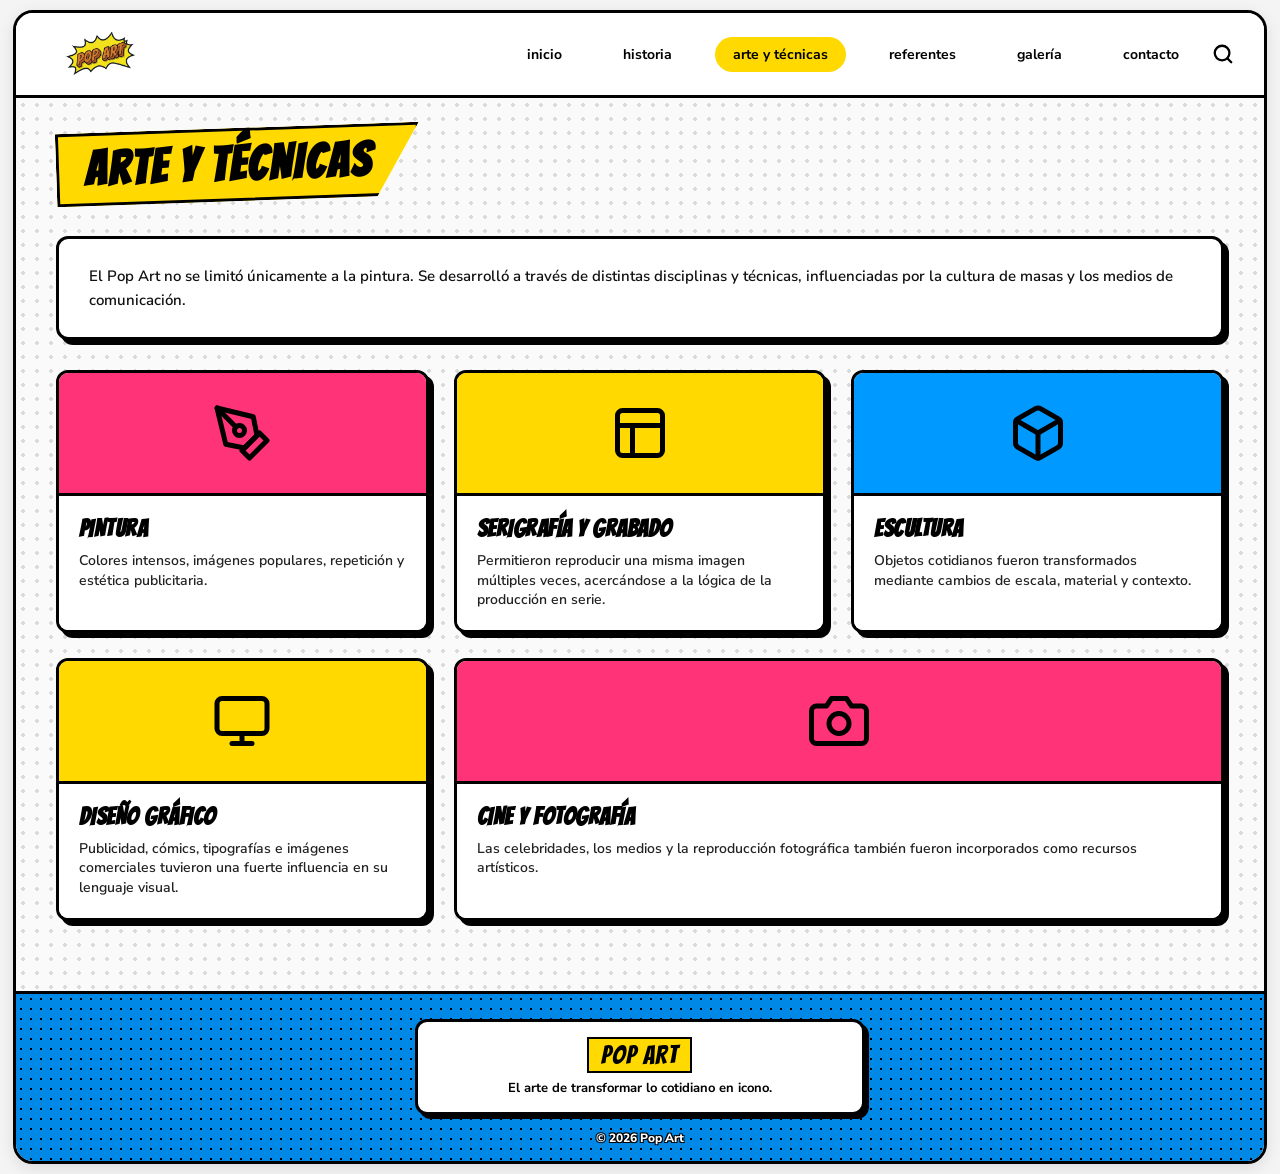
==== arte-y-tecnicas.html @ d25437c2 "Add files via upload" ====
<!DOCTYPE html>
<html lang="es">

<head>
    <meta charset="UTF-8">
    <meta name="viewport" content="width=device-width, initial-scale=1.0">
    <title>Arte y Técnicas - Pop Art</title>

    <link rel="preconnect" href="https://fonts.googleapis.com">
    <link rel="preconnect" href="https://fonts.gstatic.com" crossorigin>
    <link
        href="https://fonts.googleapis.com/css2?family=Bangers&family=Nunito+Sans:wght@400;500;600;700;800&display=swap"
        rel="stylesheet">

    <link rel="stylesheet" href="style.css">
</head>

<body>

    <div class="contenedor-web">

        <header class="header">
            <a href="index.html" class="logo">
                <img src="img/logo.png" alt="Logo Pop Art">
            </a>

            <nav class="menu">
                <a href="index.html">inicio</a>
                <a href="historia.html">historia</a>
                <a href="arte-y-tecnicas.html" class="activo">arte y técnicas</a>
                <a href="referentes.html">referentes</a>
                <a href="galeria.html">galería</a>
                <a href="contacto.html">contacto</a>
            </nav>

            <button class="buscar" aria-label="Buscar">
                <svg xmlns="http://www.w3.org/2000/svg" width="22" height="22" viewBox="0 0 24 24" fill="none"
                    stroke="currentColor" stroke-width="2.5" stroke-linecap="round" stroke-linejoin="round">
                    <circle cx="11" cy="11" r="8"></circle>
                    <line x1="21" y1="21" x2="16.65" y2="16.65"></line>
                </svg>
            </button>
        </header>


        <main class="contenido-historia">

 
            <div class="cartel-titulo">
                <h1>ARTE Y TÉCNICAS</h1>
            </div>

            <section class="texto-historia intro-tecnicas">
                <p>
                    El Pop Art no se limitó únicamente a la pintura. Se desarrolló a través de distintas disciplinas y
                    técnicas, influenciadas por la cultura de masas y los medios de comunicación.
                </p>
            </section>


            <section class="grid-tecnicas">

                <!-- 1. PINTURA -->
                <article class="card-tecnica tarjeta-rosada" data-tecnica="pintura">
                    <div class="header-card">
                        <svg class="icono-svg" xmlns="http://www.w3.org/2000/svg" viewBox="0 0 24 24" fill="none"
                            stroke="currentColor" stroke-width="2" stroke-linecap="round" stroke-linejoin="round">
                            <path d="M12 19l7-7 3 3-7 7-3-3z"></path>
                            <path d="M18 13l-1.5-7.5L2 2l3.5 14.5L13 18l5-5z"></path>
                            <path d="M2 2l7.58 7.58"></path>
                            <circle cx="11" cy="11" r="2"></circle>
                        </svg>
                    </div>
                    <div class="body-card">
                        <h2>PINTURA</h2>
                        <p>Colores intensos, imágenes populares, repetición y estética publicitaria.</p>
                    </div>
                </article>

                <article class="card-tecnica tarjeta-amarilla" data-tecnica="serigrafia">
                    <div class="header-card">
                        <svg class="icono-svg" xmlns="http://www.w3.org/2000/svg" viewBox="0 0 24 24" fill="none"
                            stroke="currentColor" stroke-width="2" stroke-linecap="round" stroke-linejoin="round">
                            <rect x="3" y="3" width="18" height="18" rx="2" ry="2"></rect>
                            <line x1="3" y1="9" x2="21" y2="9"></line>
                            <line x1="9" y1="21" x2="9" y2="9"></line>
                        </svg>
                    </div>
                    <div class="body-card">
                        <h2>SERIGRAFÍA Y GRABADO</h2>
                        <p>Permitieron reproducir una misma imagen múltiples veces, acercándose a la lógica de la
                            producción en serie.</p>
                    </div>
                </article>

                <article class="card-tecnica tarjeta-azul" data-tecnica="escultura">
                    <div class="header-card">
                        <svg class="icono-svg" xmlns="http://www.w3.org/2000/svg" viewBox="0 0 24 24" fill="none"
                            stroke="currentColor" stroke-width="2" stroke-linecap="round" stroke-linejoin="round">
                            <path
                                d="M21 16V8a2 2 0 0 0-1-1.73l-7-4a2 2 0 0 0-2 0l-7 4A2 2 0 0 0 3 8v8a2 2 0 0 0 1 1.73l7 4a2 2 0 0 0 2 0l7-4A2 2 0 0 0 21 16z">
                            </path>
                            <polyline points="3.27 6.96 12 12.01 20.73 6.96"></polyline>
                            <line x1="12" y1="22.08" x2="12" y2="12"></line>
                        </svg>
                    </div>
                    <div class="body-card">
                        <h2>ESCULTURA</h2>
                        <p>Objetos cotidianos fueron transformados mediante cambios de escala, material y contexto.</p>
                    </div>
                </article>

                <article class="card-tecnica tarjeta-amarilla" data-tecnica="diseno">
                    <div class="header-card">
                        <svg class="icono-svg" xmlns="http://www.w3.org/2000/svg" viewBox="0 0 24 24" fill="none"
                            stroke="currentColor" stroke-width="2" stroke-linecap="round" stroke-linejoin="round">
                            <rect x="2" y="3" width="20" height="14" rx="2" ry="2"></rect>
                            <line x1="8" y1="21" x2="16" y2="21"></line>
                            <line x1="12" y1="17" x2="12" y2="21"></line>
                        </svg>
                    </div>
                    <div class="body-card">
                        <h2>DISEÑO GRÁFICO</h2>
                        <p>Publicidad, cómics, tipografías e imágenes comerciales tuvieron una fuerte influencia en su
                            lenguaje visual.</p>
                    </div>
                </article>

                <article class="card-tecnica tarjeta-rosada ancho-doble" data-tecnica="cine">
                    <div class="header-card">
                        <svg class="icono-svg" xmlns="http://www.w3.org/2000/svg" viewBox="0 0 24 24" fill="none"
                            stroke="currentColor" stroke-width="2" stroke-linecap="round" stroke-linejoin="round">
                            <path d="M23 19a2 2 0 0 1-2 2H3a2 2 0 0 1-2-2V8a2 2 0 0 1 2-2h4l2-3h6l2 3h4a2 2 0 0 1 2 2z">
                            </path>
                            <circle cx="12" cy="13" r="4"></circle>
                        </svg>
                    </div>
                    <div class="body-card">
                        <h2>CINE Y FOTOGRAFÍA</h2>
                        <p>Las celebridades, los medios y la reproducción fotográfica también fueron incorporados como
                            recursos artísticos.</p>
                    </div>
                </article>

            </section>

        </main>

        <footer class="footer-pop">
            <div class="footer-contenido">
                <div class="footer-marca">
                    <span class="logo-texto">POP ART</span>
                    <p>El arte de transformar lo cotidiano en icono.</p>
                </div>
            </div>
            <div class="footer-copy">
                <p>© 2026 Pop Art</p>
            </div>
        </footer>

    </div>

    <div class="modal-overlay" id="modalTecnica">
        <div class="modal-popart" id="modalPopArtBox">
            <button class="cerrar-popart" id="btnCerrarTecnica">✕</button>
            <div class="modal-popart-header" id="modalHeader">
                <h2 id="modalTitulo">TÍTULO</h2>
            </div>
            <div class="modal-popart-body">
                <p id="modalDescripcion">Descripción detallada...</p>
                <div class="modal-extra-info" id="modalExtra">
        
                </div>
            </div>
        </div>
    </div>

    <script src="script.js"></script>

</body>

</html>
---- style.css ----
* {
    margin: 0;
    padding: 0;
    box-sizing: border-box;
}

body {
    background-color: #f4f4f4;
    font-family: "Nunito Sans", sans-serif;
    color: #111111;
}

.contenedor-web {
    width: 98%;
    max-width: 1600px;
    margin: 10px auto;
    background-color: white;
    border: 3px solid black;
    border-radius: 20px;
    overflow: hidden;
    box-shadow: 0 4px 15px rgba(0, 0, 0, 0.1);
}

.header {
    width: 100%;
    height: 85px;
    display: flex;
    align-items: center;
    padding: 0 30px;
    border-bottom: 3px solid black;
    background-color: white;
}

.logo {
    width: 130px;
}

.logo img {
    width: 110px;
    height: auto;
    display: block;
}

.menu {
    flex: 1;
    display: flex;
    justify-content: flex-end;
    align-items: center;
    gap: 25px;
}

.menu a {
    text-decoration: none;
    color: black;
    font-size: 14px;
    font-weight: bold;
    padding: 8px 18px;
    border-radius: 20px;
    transition: all 0.2s ease;
}

.menu a:hover,
.menu a.activo {
    background-color: #ffd900;
}

.buscar {
    border: none;
    background: none;
    font-size: 20px;
    cursor: pointer;
    margin-left: 15px;
}

main {
    width: 100%;
}

.pagina {
    width: 100%;
    background-color: white;
}

.hero {
    width: 100%;
    background-color: white;
    border-bottom: 3px solid black;
}

.imagen-home {
    width: 100%;
    height: auto;
    display: block;
}

.registro {
    width: 100%;
    display: flex;
    justify-content: space-between;
    align-items: center;
    padding: 25px 40px;
    background-color: white;
    gap: 20px;
}

.texto-registro {
    display: flex;
    flex-direction: column;
    text-align: left;
}

.texto-registro strong {
    font-size: 20px;
    font-weight: 800;
}

.texto-registro span {
    font-size: 15px;
    color: #444;
}

.flecha-registro {
    color: #ffd900;
    font-size: 40px;
    -webkit-text-stroke: 2px black;
}

.boton-registro {
    background-color: #ffd900;
    border: 3px solid black;
    border-radius: 8px;
    padding: 14px 32px;
    font-family: "Bangers", cursive;
    font-size: 24px;
    cursor: pointer;
    box-shadow: 4px 4px 0 black;
    transition: transform 0.1s, box-shadow 0.1s;
}

.boton-registro:hover {
    transform: translate(2px, 2px);
    box-shadow: 2px 2px 0 black;
}

/* Footer */
.footer {
    width: 100%;
    padding: 18px;
    text-align: center;
    font-size: 13px;
    border-top: 2px solid #eee;
}

.modal-overlay {
    position: fixed;
    top: 0;
    left: 0;
    width: 100%;
    height: 100%;
    background-color: rgba(0, 0, 0, 0.6);
    display: none;
    justify-content: center;
    align-items: center;
    z-index: 1000;
}

.modal-overlay.activo {
    display: flex;
}

.modal-box {
    position: relative;
    background-color: #3182ce;
    border: 4px solid black;
    border-radius: 12px;
    padding: 35px 30px;
    width: 90%;
    max-width: 400px;
    box-shadow: 6px 6px 0 black;
}

.modal-close {
    position: absolute;
    top: 10px;
    right: 15px;
    background: none;
    border: none;
    font-size: 24px;
    font-weight: bold;
    color: black;
    cursor: pointer;
}

.form-modal {
    display: flex;
    flex-direction: column;
    gap: 15px;
}

.form-modal.oculto {
    display: none;
}

.form-modal h2 {
    font-family: "Bangers", cursive;
    font-size: 30px;
    color: white;
    text-align: center;
    letter-spacing: 1px;
    -webkit-text-stroke: 1px black;
}

.form-modal input {
    width: 100%;
    padding: 12px 18px;
    border: 3px solid black;
    border-radius: 25px;
    font-size: 14px;
    outline: none;
}

.btn-submit {
    background-color: #ffd900;
    border: 3px solid black;
    border-radius: 8px;
    padding: 10px;
    font-family: "Bangers", cursive;
    font-size: 22px;
    cursor: pointer;
    box-shadow: 3px 3px 0 black;
    margin-top: 5px;
}

.btn-submit:hover {
    transform: translate(1px, 1px);
    box-shadow: 1px 1px 0 black;
}

.toggle-texto {
    font-size: 13px;
    text-align: center;
    color: white;
    margin-top: 5px;
}

.toggle-texto a {
    color: #ffd900;
    font-weight: bold;
    text-decoration: underline;
}

.buscar {
    border: none;
    background: none;
    cursor: pointer;
    margin-left: 15px;
    display: flex;
    align-items: center;
    justify-content: center;
    color: black;
    transition: color 0.2s ease, transform 0.2s ease;
}

.buscar:hover {
    color: #ffd900;
    transform: scale(1.1);
}

.buscar svg {
    width: 22px;
    height: 22px;
}

.contenido-historia {
    padding: 30px 40px;
}

.cartel-titulo {
    display: inline-block;
    background-color: #ffd900;
    border: 3.5px solid black;
    padding: 8px 45px 8px 25px;
    transform: rotate(-2deg);
    box-shadow: 4px 4px 0 black;
    margin-bottom: 35px;
    clip-path: polygon(0 0, 100% 0, 88% 100%, 0 100%);
}

.cartel-titulo h1 {
    font-family: "Bangers", cursive;
    font-size: 48px;
    color: black;
    letter-spacing: 2px;
}

.bloque-historia {
    display: flex;
    align-items: center;
    justify-content: space-between;
    gap: 30px;
    margin-bottom: 35px;
}

.texto-historia {
    flex: 1;
    background-color: #ffffff;
    border: 3.5px solid #000000;
    border-radius: 12px;
    padding: 25px 30px;
    box-shadow: 5px 5px 0 #000000;
}

.texto-historia h2 {
    font-family: "Bangers", cursive;
    font-size: 28px;
    color: #000000;
    margin-bottom: 12px;
    letter-spacing: 0.5px;
}

.texto-historia p {
    font-size: 15px;
    line-height: 1.6;
    color: #111111;
    font-weight: 600;
}

.imagen-contenedor {
    width: 440px;
    flex-shrink: 0;
}

.img-historia {
    width: 100%;
    height: auto;
    display: block;
    border: 3.5px solid #000000;
    border-radius: 12px;
    box-shadow: 5px 5px 0 #000000;
}

.contenido-historia {
    padding: 30px 40px;
    background-color: #fafafa;
    background-image: radial-gradient(rgba(0, 0, 0, 0.13) 18%, transparent 18%);
    background-size: 14px 14px;
    background-repeat: repeat;
}

.pos-relativa {
    position: relative;
    overflow: visible;
}

.sticker-explosion {
    position: absolute;
    top: -25px;
    right: -25px;
    font-size: 55px;
    z-index: 10;
    filter: drop-shadow(3px 3px 0 black);
}

.separador-seccion {
    border: none;
    border-top: 1.5px solid #e2e8f0;
    margin: 35px 0;
}

.seccion-tarjetas {
    margin-top: 30px;
    margin-bottom: 20px;
}

.titulo-tarjetas {
    font-family: "Bangers", cursive;
    font-size: 30px;
    color: black;
    letter-spacing: 1px;
    margin-bottom: 25px;
}

.grid-tarjetas {
    display: grid;
    grid-template-columns: repeat(4, 1fr);
    gap: 20px;
}

.tarjeta-pop {
    border: 3.5px solid black;
    border-radius: 12px;
    padding: 25px 18px;
    text-align: center;
    display: flex;
    flex-direction: column;
    align-items: center;
    justify-content: flex-start;
    box-shadow: 4px 4px 0 black;
    transition: transform 0.2s ease, box-shadow 0.2s ease;
}

.tarjeta-pop:hover {
    transform: translateY(-4px);
    box-shadow: 6px 6px 0 black;
}

.tarjeta-amarilla {
    background-color: #ffd900;
}

.tarjeta-rosada {
    background-color: #ff3377;
    color: black;
}

.tarjeta-azul {
    background-color: #0099ff;
    color: black;
}

.icono-tarjeta {
    width: 50px;
    height: 50px;
    margin-bottom: 15px;
}

.icono-tarjeta svg {
    width: 100%;
    height: 100%;
    stroke: black;
}

.tarjeta-pop h3 {
    font-family: "Bangers", cursive;
    font-size: 20px;
    letter-spacing: 0.5px;
    margin-bottom: 10px;
    color: black;
    line-height: 1.1;
}

.tarjeta-pop p {
    font-size: 14px;
    line-height: 1.35;
    font-weight: 600;
    color: black;
}

.footer-pop {
    width: 100%;
    background-color: #0088e6;
    background-image: radial-gradient(black 20%, transparent 20%);
    background-size: 10px 10px;
    border-top: 3.5px solid black;
    color: white;
    padding: 25px 40px 15px 40px;
}

.footer-contenido {
    display: flex;
    justify-content: center;
    text-align: center;
    background-color: white;
    color: black;
    border: 3px solid black;
    border-radius: 12px;
    padding: 15px 25px;
    box-shadow: 4px 4px 0 black;
    max-width: 450px;
    margin: 0 auto;
    /* Centra el bloque */
}

.footer-marca .logo-texto {
    font-family: "Bangers", cursive;
    font-size: 26px;
    background-color: #ffd900;
    padding: 2px 12px;
    border: 2px solid black;
    display: inline-block;
    letter-spacing: 1px;
}

.footer-marca p {
    font-size: 13px;
    font-weight: 700;
    margin-top: 6px;
}

.footer-copy {
    text-align: center;
    margin-top: 15px;
    font-size: 12px;
    font-weight: 800;
    color: white;
    text-shadow: 1px 1px 0 black, -1px -1px 0 black, 1px -1px 0 black, -1px 1px 0 black;
}

.intro-tecnicas {
    margin-bottom: 30px;
}

/* Grid layout similar al wireframe */
.grid-tecnicas {
    display: grid;
    grid-template-columns: repeat(3, 1fr);
    gap: 25px;
    margin-bottom: 40px;
}

.card-tecnica.ancho-doble {
    grid-column: span 2;
}

/* Tarjeta individual */
.card-tecnica {
    border: 3.5px solid black;
    border-radius: 12px;
    overflow: hidden;
    background-color: white;
    box-shadow: 5px 5px 0 black;
    cursor: pointer;
    transition: transform 0.2s ease, box-shadow 0.2s ease;
    display: flex;
    flex-direction: column;
}

.card-tecnica:hover {
    transform: translateY(-5px);
    box-shadow: 8px 8px 0 black;
}

.header-card {
    padding: 30px 20px;
    display: flex;
    justify-content: center;
    align-items: center;
    border-bottom: 3.5px solid black;
}

/* Colores de las cabeceras */
.tarjeta-rosada .header-card {
    background-color: #ff3377;
}

.tarjeta-amarilla .header-card {
    background-color: #ffd900;
}

.tarjeta-azul .header-card {
    background-color: #0099ff;
}

.icono-svg {
    width: 60px;
    height: 60px;
    stroke: black;
}

.body-card {
    padding: 20px;
    background-color: white;
    flex: 1;
    display: flex;
    flex-direction: column;
}

.body-card h2 {
    font-family: "Bangers", cursive;
    font-size: 24px;
    color: black;
    margin-bottom: 10px;
    letter-spacing: 0.5px;
}

.body-card p {
    font-size: 14px;
    line-height: 1.4;
    color: #222;
    font-weight: 600;
}


.modal-overlay {
    position: fixed;
    top: 0;
    left: 0;
    width: 100%;
    height: 100%;
    background-color: rgba(0, 0, 0, 0.6);
    display: flex;
    justify-content: center;
    align-items: center;
    opacity: 0;
    visibility: hidden;
    transition: opacity 0.25s ease, visibility 0.25s ease;
    z-index: 9999;
    padding: 20px;
}

.modal-overlay.activo {
    opacity: 1;
    visibility: visible;
}

.modal-popart {
    width: 100%;
    max-width: 600px;
    background-color: white;
    border: 4px solid black;
    border-radius: 12px;
    box-shadow: 10px 10px 0 black;
    position: relative;
    overflow: hidden;
    transform: scale(0.8);
    transition: transform 0.25s cubic-bezier(0.175, 0.885, 0.32, 1.275);
}

.modal-overlay.activo .modal-popart {
    transform: scale(1);
}

.cerrar-popart {
    position: absolute;
    top: 12px;
    right: 15px;
    background-color: white;
    border: 3px solid black;
    font-family: "Bangers", cursive;
    font-size: 22px;
    width: 36px;
    height: 36px;
    border-radius: 50%;
    cursor: pointer;
    box-shadow: 2px 2px 0 black;
    z-index: 10;
    line-height: 1;
}

.cerrar-popart:hover {
    background-color: #ffd900;
}

.modal-popart-header {
    padding: 25px 20px;
    border-bottom: 4px solid black;
    background-color: #ffd900;
    text-align: center;
}

.modal-popart-header h2 {
    font-family: "Bangers", cursive;
    font-size: 36px;
    color: black;
    letter-spacing: 1px;
}

.modal-popart-body {
    padding: 25px;
    font-size: 16px;
    line-height: 1.6;
    color: #111;
}

.modal-popart-body p {
    font-weight: 600;
    margin-bottom: 15px;
}

.modal-extra-info {
    background-color: #f7f3e8;
    border: 2.5px solid black;
    border-radius: 8px;
    padding: 15px;
    font-size: 14px;
    font-weight: 700;
    box-shadow: 3px 3px 0 black;
}


.banner-obras {
    display: flex;
    align-items: center;
    justify-content: space-between;
    gap: 20px;
    margin-bottom: 35px;
    overflow: hidden;
}

.banner-decoracion {
    flex: 1;
    max-height: 110px;
    border: 3.5px solid black;
    border-radius: 12px;
    overflow: hidden;
    box-shadow: 4px 4px 0 black;
}

.banner-decoracion img {
    width: 100%;
    height: 100%;
    object-fit: cover;
    display: block;
}


.grid-obras-top {
    display: grid;
    grid-template-columns: repeat(4, 1fr);
    gap: 20px;
    margin-bottom: 45px;
}

.card-obra {
    background-color: white;
    border: 3px solid black;
    border-radius: 10px;
    overflow: hidden;
    box-shadow: 4px 4px 0 black;
    display: flex;
    flex-direction: column;
    height: 100%;
}

.img-container-obra {
    width: 100%;
    height: 280px;
    background-color: #f0f0f0;
    border-bottom: 3.5px solid black;
    overflow: hidden;
}

.img-container-obra img {
    width: 100%;
    height: 100%;
    object-fit: cover;
    object-position: top center;
    display: block;
}


.info-obra {
    padding: 12px 14px;
    background-color: white;
    font-family: 'Nunito Sans', sans-serif;
    flex-grow: 1;
}

.info-obra h3 {
    font-size: 16px;
    font-weight: 800;
    color: #111111;
    margin: 0 0 6px 0;
    line-height: 1.2;
}

.info-obra p {
    font-size: 13px;
    font-weight: 500;
    color: #666666;
    margin: 0;
    line-height: 1.35;
}

.item-galeria {
    border: 3px solid black;
    border-radius: 10px;
    overflow: hidden;
    background-color: white;
    box-shadow: 4px 4px 0 black;
    display: flex;
    flex-direction: column;
    height: fit-content;
    cursor: pointer;
    transition: transform 0.2s ease, box-shadow 0.2s ease;
}

.wrap-img {
    width: 100%;
    height: 180px;
    overflow: hidden;
    background-color: #f0f0f0;
}

.wrap-img img {
    width: 100%;
    height: 100%;
    object-fit: cover;
    display: block;
    transition: transform 0.3s ease;
}

.item-galeria:hover .wrap-img img {
    transform: scale(1.05);
}

.etiqueta-obra {
    padding: 8px 12px;
    background-color: #ffffff;
    border-top: 2px solid black;
    display: flex;
    flex-direction: column;
}

.titulo-foto {
    font-weight: 800;
    font-size: 14px;
    color: black;
    line-height: 1.2;
}

.sub-foto {
    font-size: 12px;
    color: #666;
    font-weight: 600;
}

.modal-visor {
    display: none;
    position: fixed;
    z-index: 9999;
    left: 0;
    top: 0;
    width: 100%;
    height: 100%;
    background-color: rgba(0, 0, 0, 0.85);
    backdrop-filter: blur(4px);
    justify-content: center;
    align-items: center;
    flex-direction: column;
    padding: 20px;
}

.modal-visor.activo {
    display: flex;
}

.imagen-agrandada {
    max-width: 85%;
    max-height: 80vh;
    border: 4px solid white;
    border-radius: 8px;
    box-shadow: 0 10px 30px rgba(0, 0, 0, 0.5);
    object-fit: contain;
}

.epigrafe-modal {
    margin-top: 15px;
    color: white;
    font-family: 'Nunito Sans', sans-serif;
    font-weight: 700;
    font-size: 18px;
    text-align: center;
    background-color: black;
    padding: 6px 16px;
    border-radius: 20px;
    border: 2px solid white;
}

.cerrar-modal {
    position: absolute;
    top: 20px;
    right: 30px;
    color: white;
    font-size: 40px;
    font-weight: bold;
    cursor: pointer;
    transition: color 0.2s ease;
}

.cerrar-modal:hover {
    color: #ffd900;
}

.subtitulo-galeria {
    font-family: "Bangers", cursive;
    font-size: 32px;
    color: black;
    margin-bottom: 15px;
    letter-spacing: 1px;
}

.barra-filtros {
    display: flex;
    gap: 10px;
    background-color: white;
    border: 3px solid black;
    border-radius: 30px;
    padding: 6px;
    box-shadow: 4px 4px 0 black;
    margin-bottom: 25px;
    width: fit-content;
    flex-wrap: wrap;
}

.btn-filtro {
    background: none;
    border: none;
    padding: 8px 22px;
    border-radius: 20px;
    font-family: 'Nunito Sans', sans-serif;
    font-weight: 800;
    font-size: 15px;
    color: black;
    cursor: pointer;
    transition: all 0.2s ease;
}

.btn-filtro.activo,
.btn-filtro:hover {
    background-color: #ffd900;
    box-shadow: 2px 2px 0 black;
}

.grid-galeria {
    display: grid;
    grid-template-columns: repeat(4, 1fr);
    gap: 20px;
    margin-bottom: 40px;
}

.item-galeria.oculto {
    display: none !important;
}

.pagina {
    background-color: #f4f4f4;
    background-image: radial-gradient(#b5b5b5 1.5px, transparent 1.5px);
    background-size: 16px 16px;
    padding: 30px 20px;
}

/* TITULO DE LA GALERÍA */
.subtitulo-galeria {
    font-family: 'Bangers', cursive;
    font-size: 38px;
    letter-spacing: 1.5px;
    background-color: #ffd900;
    display: inline-block;
    padding: 6px 18px;
    border: 3.5px solid black;
    box-shadow: 4px 4px 0 black;
    transform: rotate(-1deg);
    margin-bottom: 25px;
}

/* BARRA DE FILTROS */
.barra-filtros {
    display: flex;
    gap: 12px;
    flex-wrap: wrap;
    margin-bottom: 30px;
}

.btn-filtro {
    font-family: 'Nunito Sans', sans-serif;
    font-weight: 800;
    font-size: 14px;
    text-transform: uppercase;
    background-color: white;
    color: black;
    border: 3px solid black;
    padding: 8px 18px;
    border-radius: 20px;
    cursor: pointer;
    box-shadow: 3px 3px 0 black;
    transition: all 0.15s ease;
}

.btn-filtro:hover,
.btn-filtro.activo {
    background-color: #ffd900;
    transform: translateY(-2px);
    box-shadow: 4px 4px 0 black;
}

.grid-galeria {
    display: grid;
    grid-template-columns: repeat(auto-fill, minmax(280px, 1fr));
    gap: 25px;
    width: 100%;
}

.item-galeria {
    background-color: white;
    border: 3.5px solid black;
    border-radius: 12px;
    overflow: hidden;
    box-shadow: 5px 5px 0 black;
    display: flex;
    flex-direction: column;
    cursor: pointer;
    transition: transform 0.2s ease, box-shadow 0.2s ease;
}

.item-galeria:hover {
    transform: translateY(-4px);
    box-shadow: 7px 7px 0 black;
}

.item-galeria.oculto {
    display: none !important;
}

.wrap-img {
    width: 100%;
    height: 220px;
    background-color: #eee;
    border-bottom: 3.5px solid black;
    overflow: hidden;
}

.wrap-img img {
    width: 100%;
    height: 100%;
    object-fit: cover;
    display: block;
}

.etiqueta-obra {
    padding: 14px;
    background-color: white;
    font-family: 'Nunito Sans', sans-serif;
}

.titulo-foto {
    display: block;
    font-size: 16px;
    font-weight: 800;
    color: black;
    line-height: 1.2;
    margin-bottom: 4px;
}

.sub-foto {
    display: block;
    font-size: 13px;
    font-weight: 600;
    color: #666;
}

.modal-visor {
    position: fixed;
    top: 0;
    left: 0;
    width: 100%;
    height: 100%;
    background-color: rgba(0, 0, 0, 0.85);
    display: none;
    justify-content: center;
    align-items: center;
    flex-direction: column;
    z-index: 2000;
    padding: 20px;
}

.modal-visor.activo {
    display: flex;
}

.imagen-agrandada {
    max-width: 90%;
    max-height: 75vh;
    border: 4px solid black;
    border-radius: 10px;
    box-shadow: 6px 6px 0 #ffd900;
    object-fit: contain;
}

.epigrafe-modal {
    margin-top: 15px;
    color: white;
    font-family: 'Bangers', cursive;
    font-size: 24px;
    letter-spacing: 1px;
    text-align: center;
}

.cerrar-modal {
    position: absolute;
    top: 20px;
    right: 30px;
    color: white;
    font-size: 40px;
    font-weight: bold;
    cursor: pointer;
}

.pagina-contacto {
    display: flex;
    justify-content: center;
    align-items: center;
    padding: 60px 20px;
    min-height: 75vh;
    background-image: radial-gradient(#e01d3b 20%, transparent 20%);
    background-size: 18px 18px;
    background-color: #fafafa;
}


.contenedor-contacto-central {
    display: flex;
    flex-direction: column;
    align-items: center;
    gap: 25px;
    width: 100%;
    max-width: 480px;
    position: relative;
}

.banner-contacto {
    text-align: center;
    width: 100%;
    z-index: 2;
}

.subtitulo-pop {
    font-family: 'Bangers', cursive;
    font-size: 44px;
    letter-spacing: 2px;
    background-color: #ffd900;
    padding: 8px 35px;
    border: 3.5px solid black;
    box-shadow: 6px 6px 0 black;
    transform: rotate(-2deg);
    display: inline-block;
}


.tarjeta-formulario-wrapper {
    position: relative;
    width: 100%;
}


.tarjeta-formulario {
    position: relative;
    z-index: 2;
    background-color: #f2f2f2;
    border: 3.5px solid black;
    border-radius: 25px;
    padding: 35px;
    width: 100%;
    box-shadow: 8px 8px 0 black;
    box-sizing: border-box;
}

/* DECORACIÓN: DESTELLO O RÁFAGA POP ART DETRÁS DE LA TARJETA */
.destello-pop {
    position: absolute;
    top: -20px;
    left: -20px;
    right: -20px;
    bottom: -20px;
    background: #00bcd4;
    border: 3.5px solid black;
    border-radius: 30px;
    transform: rotate(-1.5deg);
    z-index: 1;
    box-shadow: 6px 6px 0 black;
}


.pop-sticker {
    position: absolute;
    font-family: 'Bangers', cursive;
    border: 3px solid black;
    padding: 6px 14px;
    border-radius: 12px;
    box-shadow: 4px 4px 0 black;
    z-index: 3;
    user-select: none;
}

.sticker-pow {
    top: -18px;
    right: -25px;
    background-color: #ff3366;
    color: white;
    font-size: 22px;
    transform: rotate(12deg);
}

.sticker-boom {
    bottom: -15px;
    left: -25px;
    background-color: #ffd900;
    color: black;
    font-size: 20px;
    transform: rotate(-10deg);
}


.campo-form {
    margin-bottom: 20px;
}

.campo-form input,
.campo-form textarea {
    width: 100%;
    padding: 14px 18px;
    border: 2.5px solid #333;
    border-radius: 12px;
    font-family: 'Nunito Sans', sans-serif;
    font-size: 15px;
    outline: none;
    background-color: white;
    transition: border-color 0.2s ease, box-shadow 0.2s ease;
    box-sizing: border-box;
}

.campo-form input:focus,
.campo-form textarea:focus {
    border-color: black;
    box-shadow: 3px 3px 0 #ffd900;
}

.btn-enviar-pop {
    width: 100%;
    background-color: #ffd900;
    color: black;
    font-family: 'Bangers', cursive;
    font-size: 22px;
    letter-spacing: 1px;
    border: 3px solid black;
    border-radius: 12px;
    padding: 12px 20px;
    cursor: pointer;
    box-shadow: 4px 4px 0 black;
    display: flex;
    align-items: center;
    justify-content: center;
    gap: 10px;
    transition: transform 0.15s ease, box-shadow 0.15s ease;
}

.btn-enviar-pop:hover {
    transform: translateY(-2px);
    box-shadow: 6px 6px 0 black;
}

.btn-enviar-pop:active {
    transform: translateY(1px);
    box-shadow: 2px 2px 0 black;
}


.mensaje-estado {
    margin-top: 18px;
    padding: 12px 15px;
    border-radius: 10px;
    font-family: 'Nunito Sans', sans-serif;
    font-weight: 700;
    font-size: 14px;
    text-align: center;
    display: none;
    border: 2.5px solid black;
}

.mensaje-estado.error {
    display: block;
    background-color: #ff4d4d;
    color: white;
    box-shadow: 3px 3px 0 black;
}

.mensaje-estado.exito {
    display: block;
    background-color: #2ecc71;
    color: white;
    box-shadow: 3px 3px 0 black;
}
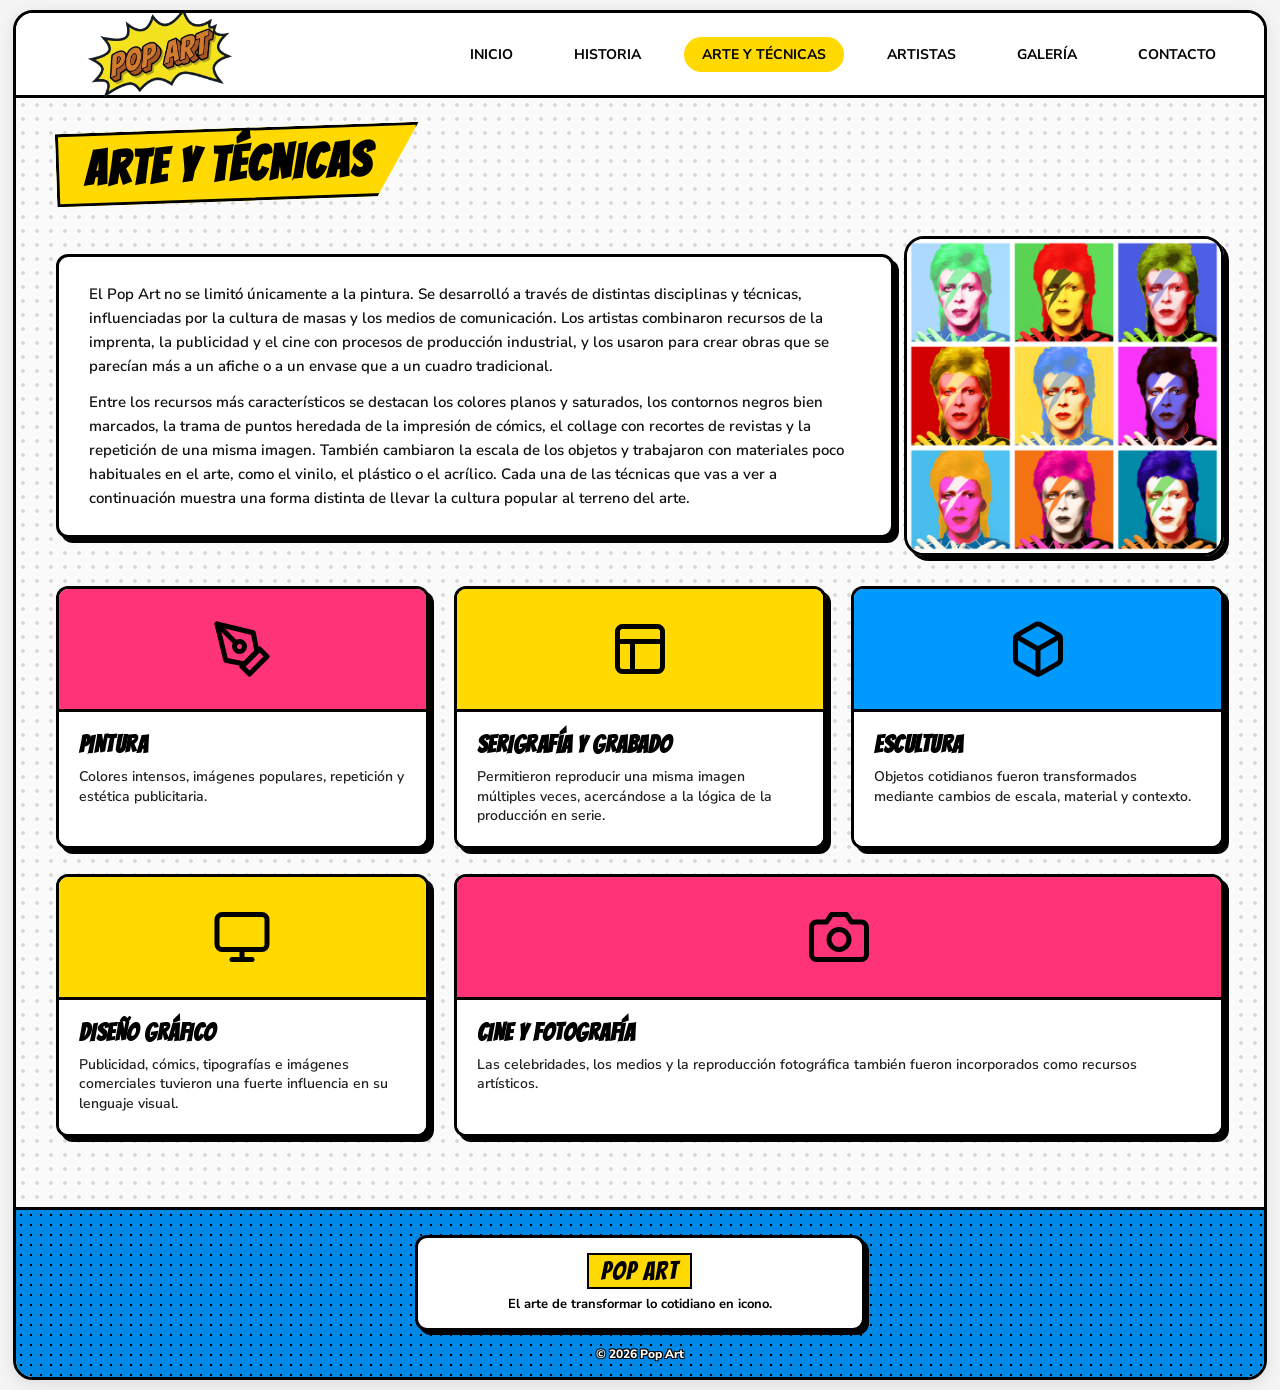
==== commit b917fd95: "Add files via upload" ====
--- a/arte-y-tecnicas.html
+++ b/arte-y-tecnicas.html
@@ -25,42 +25,61 @@
             </a>
 
             <nav class="menu">
-                <a href="index.html">inicio</a>
-                <a href="historia.html">historia</a>
-                <a href="arte-y-tecnicas.html" class="activo">arte y técnicas</a>
-                <a href="referentes.html">referentes</a>
-                <a href="galeria.html">galería</a>
-                <a href="contacto.html">contacto</a>
+                <a href="index.html">INICIO</a>
+                <a href="historia.html">HISTORIA</a>
+                <a href="arte-y-tecnicas.html" class="activo">ARTE Y TÉCNICAS</a>
+                <a href="artistas.html">ARTISTAS</a>
+                <a href="galeria.html">GALERÍA</a>
+                <a href="contacto.html">CONTACTO</a>
             </nav>
 
-            <button class="buscar" aria-label="Buscar">
-                <svg xmlns="http://www.w3.org/2000/svg" width="22" height="22" viewBox="0 0 24 24" fill="none"
-                    stroke="currentColor" stroke-width="2.5" stroke-linecap="round" stroke-linejoin="round">
-                    <circle cx="11" cy="11" r="8"></circle>
-                    <line x1="21" y1="21" x2="16.65" y2="16.65"></line>
-                </svg>
-            </button>
+
         </header>
 
 
         <main class="contenido-historia">
 
- 
+
             <div class="cartel-titulo">
                 <h1>ARTE Y TÉCNICAS</h1>
             </div>
 
-            <section class="texto-historia intro-tecnicas">
-                <p>
-                    El Pop Art no se limitó únicamente a la pintura. Se desarrolló a través de distintas disciplinas y
-                    técnicas, influenciadas por la cultura de masas y los medios de comunicación.
-                </p>
+            <section class="intro-tecnicas-bloque">
+
+                <div class="texto-historia intro-tecnicas">
+                    <p>
+                        El Pop Art no se limitó únicamente a la pintura. Se desarrolló a través de distintas disciplinas
+                        y
+                        técnicas, influenciadas por la cultura de masas y los medios de comunicación. Los artistas
+                        combinaron
+                        recursos de la imprenta, la publicidad y el cine con procesos de producción industrial, y los
+                        usaron
+                        para crear obras que se parecían más a un afiche o a un envase que a un cuadro tradicional.
+                    </p>
+                    <p>
+
+                        Entre los recursos más característicos se destacan los colores planos y saturados, los contornos
+                        negros bien marcados, la trama de puntos heredada de la impresión de cómics, el collage con
+                        recortes de revistas y la repetición de una misma imagen. También cambiaron la escala de los
+                        objetos
+                        y trabajaron con materiales poco habituales en el arte, como el vinilo, el plástico o el
+                        acrílico.
+                        Cada una de las técnicas que vas a ver a continuación muestra una forma distinta de llevar la
+                        cultura
+                        popular al terreno del arte.
+                    </p>
+                </div>
+
+                <div class="foto-intro">
+                    <img src="img/tecnicas.jpg" alt="Técnicas del Pop Art">
+                </div>
+
             </section>
 
 
             <section class="grid-tecnicas">
 
-                <!-- 1. PINTURA -->
+
                 <article class="card-tecnica tarjeta-rosada" data-tecnica="pintura">
                     <div class="header-card">
                         <svg class="icono-svg" xmlns="http://www.w3.org/2000/svg" viewBox="0 0 24 24" fill="none"
@@ -169,7 +188,7 @@
             <div class="modal-popart-body">
                 <p id="modalDescripcion">Descripción detallada...</p>
                 <div class="modal-extra-info" id="modalExtra">
-        
+
                 </div>
             </div>
         </div>
--- a/style.css
+++ b/style.css
@@ -32,11 +32,12 @@
 }
 
 .logo {
-    width: 130px;
+    width: 250px;
+    flex-shrink: 0;
 }
 
 .logo img {
-    width: 110px;
+    width: 230px;
     height: auto;
     display: block;
 }
@@ -64,13 +65,6 @@
     background-color: #ffd900;
 }
 
-.buscar {
-    border: none;
-    background: none;
-    font-size: 20px;
-    cursor: pointer;
-    margin-left: 15px;
-}
 
 main {
     width: 100%;
@@ -142,7 +136,7 @@
     box-shadow: 2px 2px 0 black;
 }
 
-/* Footer */
+
 .footer {
     width: 100%;
     padding: 18px;
@@ -249,27 +243,6 @@
     text-decoration: underline;
 }
 
-.buscar {
-    border: none;
-    background: none;
-    cursor: pointer;
-    margin-left: 15px;
-    display: flex;
-    align-items: center;
-    justify-content: center;
-    color: black;
-    transition: color 0.2s ease, transform 0.2s ease;
-}
-
-.buscar:hover {
-    color: #ffd900;
-    transform: scale(1.1);
-}
-
-.buscar svg {
-    width: 22px;
-    height: 22px;
-}
 
 .contenido-historia {
     padding: 30px 40px;
@@ -468,7 +441,7 @@
     box-shadow: 4px 4px 0 black;
     max-width: 450px;
     margin: 0 auto;
-    /* Centra el bloque */
+
 }
 
 .footer-marca .logo-texto {
@@ -500,7 +473,7 @@
     margin-bottom: 30px;
 }
 
-/* Grid layout similar al wireframe */
+
 .grid-tecnicas {
     display: grid;
     grid-template-columns: repeat(3, 1fr);
@@ -512,7 +485,6 @@
     grid-column: span 2;
 }
 
-/* Tarjeta individual */
 .card-tecnica {
     border: 3.5px solid black;
     border-radius: 12px;
@@ -538,7 +510,6 @@
     border-bottom: 3.5px solid black;
 }
 
-/* Colores de las cabeceras */
 .tarjeta-rosada .header-card {
     background-color: #ff3377;
 }
@@ -639,6 +610,35 @@
 
 .cerrar-popart:hover {
     background-color: #ffd900;
+}
+
+.intro-tecnicas-bloque {
+    display: flex;
+    align-items: center;
+    gap: 10px;
+    margin-bottom: 30px;
+}
+
+.intro-tecnicas-bloque .intro-tecnicas {
+    margin-bottom: 0;
+
+}
+
+.foto-intro {
+    width: 320px;
+    aspect-ratio: 1 / 1;
+    flex-shrink: 0;
+    border: 3.5px solid black;
+    border-radius: 20px;
+    overflow: hidden;
+    box-shadow: 5px 5px 0 black;
+}
+
+.foto-intro img {
+    width: 100%;
+    height: 100%;
+    object-fit: cover;
+    display: block;
 }
 
 .modal-popart-header {
@@ -930,7 +930,7 @@
     padding: 30px 20px;
 }
 
-/* TITULO DE LA GALERÍA */
+
 .subtitulo-galeria {
     font-family: 'Bangers', cursive;
     font-size: 38px;
@@ -1269,4 +1269,876 @@
     background-color: #2ecc71;
     color: white;
     box-shadow: 3px 3px 0 black;
+}
+
+.buscador-header {
+    display: flex;
+    flex-direction: row;
+    align-items: center;
+    justify-content: center;
+    flex-wrap: nowrap;
+    gap: 5px;
+    margin-left: 15px;
+    padding: 5px 8px;
+    border: 2px solid black;
+    border-radius: 25px;
+    background-color: white;
+    flex-shrink: 0;
+    height: 36px;
+}
+
+.input-buscar {
+    display: block;
+    width: 95px;
+    height: 25px;
+    border: none !important;
+    outline: none;
+    background: transparent;
+    padding: 3px 5px;
+    font-family: "Nunito Sans", sans-serif;
+    font-size: 12px;
+    color: black;
+    box-shadow: none !important;
+}
+
+.input-buscar::placeholder {
+    color: #777;
+}
+
+.buscar {
+    display: flex;
+    align-items: center;
+    justify-content: center;
+    flex-shrink: 0;
+    border: none;
+    background: transparent;
+    padding: 3px;
+    margin: 0;
+    color: black;
+    cursor: pointer;
+}
+
+.buscar svg {
+    width: 19px;
+    height: 19px;
+}
+
+.buscar:hover {
+    color: #e01d3b;
+    transform: scale(1.1);
+}
+
+
+/* ==========================
+   SECCION ESTILO POP
+========================== */
+
+.estilo-pop {
+    padding: 35px 30px 40px;
+    background-color: #f7f7f7;
+    background-image: radial-gradient(#d5d5d5 1.2px, transparent 1.2px);
+    background-size: 13px 13px;
+    font-family: "Nunito Sans", sans-serif;
+}
+
+.estilo-pop>h2 {
+    font-family: "Bangers", cursive;
+    font-size: 32px;
+    text-align: center;
+    margin: 0 0 25px;
+    letter-spacing: 1px;
+}
+
+.grid-estilo {
+    display: grid;
+    grid-template-columns: repeat(2, 1fr);
+    gap: 12px;
+}
+
+.item-estilo {
+    min-height: 105px;
+    border: 2px solid black;
+    border-radius: 10px;
+    display: flex;
+    flex-direction: column;
+    justify-content: center;
+    align-items: center;
+    gap: 8px;
+    transition: transform 0.2s ease;
+}
+
+.item-estilo:hover {
+    transform: translateY(-4px);
+}
+
+.item-estilo .numero {
+    font-family: "Bangers", cursive;
+    font-size: 29px;
+}
+
+.item-estilo h3 {
+    font-size: 15px;
+    margin: 0;
+    font-weight: 800;
+}
+
+.amarillo {
+    background-color: #ffdc00;
+}
+
+.rosa {
+    background-color: #ed2855;
+    color: white;
+}
+
+.azul {
+    background-color: #168fe0;
+    color: white;
+}
+
+.blanco {
+    background-color: white;
+}
+
+
+.historia-pop {
+    background-color: white;
+    border: 2px solid black;
+    border-radius: 10px;
+    margin-top: 18px;
+    padding: 22px 15px;
+}
+
+.historia-pop h2 {
+    font-family: "Bangers", cursive;
+    font-size: 27px;
+    text-align: center;
+    margin: 0 0 20px;
+    letter-spacing: 1px;
+}
+
+.linea-tiempo {
+    display: grid;
+    grid-template-columns: repeat(3, 1fr);
+    text-align: center;
+    gap: 10px;
+}
+
+.momento span {
+    font-family: "Bangers", cursive;
+    font-size: 30px;
+    color: #ed2855;
+}
+
+.momento p {
+    font-size: 14px;
+    margin: 5px 0 0;
+}
+
+.texto-historia p+p {
+    margin-top: 12px;
+}
+
+/* Fichas rápidas */
+.datos-rapidos {
+    display: flex;
+    flex-wrap: wrap;
+    gap: 12px;
+    margin-top: 18px;
+}
+
+.dato-chip {
+    flex: 1;
+    min-width: 150px;
+    display: flex;
+    flex-direction: column;
+    gap: 2px;
+    padding: 10px 14px;
+    border: 3px solid black;
+    border-radius: 10px;
+    box-shadow: 3px 3px 0 black;
+}
+
+.dato-chip span {
+    font-family: "Bangers", cursive;
+    font-size: 17px;
+    letter-spacing: 0.5px;
+}
+
+.dato-chip strong {
+    font-size: 13px;
+    font-weight: 800;
+    line-height: 1.25;
+}
+
+.chip-amarillo {
+    background-color: #ffd900;
+}
+
+.chip-rosa {
+    background-color: #ff3377;
+}
+
+.chip-azul {
+    background-color: #0099ff;
+}
+
+
+.dato-destacado {
+    margin-top: 18px;
+    background-color: #f7f3e8;
+    border: 2.5px solid black;
+    border-radius: 8px;
+    padding: 12px 15px;
+    font-size: 14px;
+    font-weight: 700;
+    line-height: 1.45;
+    box-shadow: 3px 3px 0 black;
+}
+
+
+.linea-hitos {
+    display: flex;
+    flex-direction: column;
+    gap: 18px;
+}
+
+.hito {
+    display: flex;
+    align-items: stretch;
+    background-color: white;
+    border: 3.5px solid black;
+    border-radius: 12px;
+    overflow: hidden;
+    box-shadow: 5px 5px 0 black;
+    transition: transform 0.2s ease, box-shadow 0.2s ease;
+}
+
+.hito:hover {
+    transform: translateY(-3px);
+    box-shadow: 7px 7px 0 black;
+}
+
+.hito-anio {
+    width: 130px;
+    flex-shrink: 0;
+    display: flex;
+    align-items: center;
+    justify-content: center;
+    font-family: "Bangers", cursive;
+    font-size: 36px;
+    letter-spacing: 1px;
+    border-right: 3.5px solid black;
+}
+
+.hito:nth-child(3n+1) .hito-anio {
+    background-color: #ffd900;
+}
+
+.hito:nth-child(3n+2) .hito-anio {
+    background-color: #ff3377;
+}
+
+.hito:nth-child(3n+3) .hito-anio {
+    background-color: #0099ff;
+}
+
+.hito-texto {
+    padding: 15px 22px;
+}
+
+.hito-texto h3 {
+    font-family: "Bangers", cursive;
+    font-size: 22px;
+    letter-spacing: 0.5px;
+    margin-bottom: 4px;
+}
+
+.hito-texto p {
+    font-size: 14px;
+    font-weight: 600;
+    line-height: 1.45;
+    color: #222;
+}
+
+/* ---------- BOTÓN "MÁS INFO" EN TARJETAS DE ARTISTAS ---------- */
+.card-obra .info-obra {
+    display: flex;
+    flex-direction: column;
+}
+
+.card-obra .info-obra p {
+    flex-grow: 1;
+    /* empuja el botón abajo y los 4 quedan alineados */
+}
+
+.btn-mas-info {
+    align-self: flex-start;
+    margin-top: 14px;
+    display: inline-flex;
+    align-items: center;
+    gap: 8px;
+    background-color: #ffd900;
+    border: 3px solid black;
+    border-radius: 8px;
+    padding: 6px 14px;
+    font-family: "Bangers", cursive;
+    font-size: 17px;
+    letter-spacing: 1px;
+    color: black;
+    cursor: pointer;
+    box-shadow: 3px 3px 0 black;
+    transition: transform 0.1s, box-shadow 0.1s;
+}
+
+.btn-mas-info span {
+    display: inline-block;
+    font-size: 20px;
+    line-height: 1;
+    color: #ff3377;
+    -webkit-text-stroke: 1px black;
+    transition: transform 0.2s ease;
+}
+
+.btn-mas-info:hover {
+    transform: translate(2px, 2px);
+    box-shadow: 1px 1px 0 black;
+}
+
+.btn-mas-info:hover span {
+    transform: translateX(4px);
+}
+
+
+.modal-artista {
+    max-width: 760px;
+    max-height: 90vh;
+    display: flex;
+    flex-direction: column;
+}
+
+.modal-artista .modal-popart-header {
+    flex-shrink: 0;
+}
+
+.artista-rol {
+    font-size: 14px;
+    font-weight: 800;
+    margin-top: 4px;
+}
+
+.modal-artista-body {
+    padding: 25px;
+    overflow-y: auto;
+}
+
+.artista-top {
+    display: flex;
+    gap: 22px;
+    align-items: flex-start;
+    margin-bottom: 10px;
+}
+
+.artista-foto {
+    width: 180px;
+    height: 220px;
+    object-fit: cover;
+    object-position: top center;
+    border: 3.5px solid black;
+    border-radius: 12px;
+    box-shadow: 4px 4px 0 black;
+    flex-shrink: 0;
+}
+
+.artista-fichas {
+    flex: 1;
+    display: grid;
+    grid-template-columns: 1fr 1fr;
+    gap: 12px;
+}
+
+.artista-ficha {
+    border: 3px solid black;
+    border-radius: 10px;
+    padding: 8px 12px;
+    box-shadow: 3px 3px 0 black;
+    background-color: white;
+}
+
+.artista-ficha:nth-child(1) {
+    background-color: #ffd900;
+}
+
+.artista-ficha:nth-child(2) {
+    background-color: #ff3377;
+}
+
+.artista-ficha:nth-child(3) {
+    background-color: #0099ff;
+}
+
+.artista-ficha span {
+    display: block;
+    font-family: "Bangers", cursive;
+    font-size: 15px;
+    letter-spacing: 0.5px;
+}
+
+.artista-ficha strong {
+    font-size: 13px;
+    font-weight: 800;
+    line-height: 1.25;
+}
+
+.artista-subtitulo {
+    display: inline-block;
+    font-family: "Bangers", cursive;
+    font-size: 24px;
+    letter-spacing: 1px;
+    background-color: #ffd900;
+    border: 3px solid black;
+    padding: 2px 14px;
+    box-shadow: 3px 3px 0 black;
+    transform: rotate(-1deg);
+    margin: 22px 0 12px;
+}
+
+.artista-bio p {
+    font-size: 15px;
+    line-height: 1.6;
+    font-weight: 600;
+    margin-bottom: 12px;
+}
+
+.artista-obras {
+    list-style: none;
+    display: grid;
+    grid-template-columns: 1fr 1fr;
+    gap: 12px;
+    margin-bottom: 20px;
+}
+
+.artista-obras li {
+    border: 3px solid black;
+    border-radius: 10px;
+    padding: 10px 14px;
+    background-color: #f7f3e8;
+    box-shadow: 3px 3px 0 black;
+}
+
+.artista-obras li strong {
+    font-family: "Bangers", cursive;
+    font-size: 18px;
+    letter-spacing: 0.5px;
+}
+
+.obra-anio {
+    margin-left: 8px;
+    font-size: 12px;
+    font-weight: 800;
+    color: #ff3377;
+}
+
+.artista-obras li p {
+    font-size: 13px;
+    font-weight: 600;
+    line-height: 1.4;
+    margin: 4px 0 0;
+}
+
+.contacto-layout {
+    display: flex;
+    align-items: center;
+    justify-content: center;
+    gap: 80px;
+    width: 100%;
+    max-width: 1050px;
+}
+
+.contacto-layout .contenedor-contacto-central {
+    flex: 1;
+    max-width: 480px;
+}
+
+.contacto-fotos {
+    flex: 1;
+    max-width: 420px;
+    display: flex;
+    flex-direction: column;
+    gap: 30px;
+}
+
+.foto-contacto {
+    border: 3.5px solid black;
+    border-radius: 20px;
+    overflow: hidden;
+    background-color: white;
+    box-shadow: 6px 6px 0 black;
+    aspect-ratio: 4 / 3;
+    transition: transform 0.2s ease;
+}
+
+.foto-contacto img {
+    width: 100%;
+    height: 100%;
+    object-fit: cover;
+    display: block;
+}
+
+.foto-contacto-1 {
+    transform: rotate(2deg);
+}
+
+.foto-contacto-2 {
+    transform: rotate(-2deg);
+}
+
+.foto-contacto:hover {
+    transform: rotate(0deg) scale(1.03);
+}
+
+a.boton-registro {
+    text-decoration: none;
+    display: inline-flex;
+    align-items: center;
+    justify-content: center;
+    cursor: pointer;
+}
+
+.bienvenida-pop {
+    min-height: 600px;
+    padding: 80px 25px;
+    display: flex;
+    flex-direction: column;
+    justify-content: center;
+    align-items: center;
+    text-align: center;
+    background-color: #ffd900;
+    gap: 22px;
+}
+
+.bienvenida-etiqueta {
+    font-family: 'Nunito Sans', sans-serif;
+    font-weight: 800;
+    font-size: 15px;
+    letter-spacing: 3px;
+}
+
+.bienvenida-pop h1 {
+    font-family: 'Bangers', cursive;
+    font-size: clamp(65px, 10vw, 115px);
+    line-height: 0.95;
+    margin: 10px 0;
+    color: #111;
+}
+
+.bienvenida-pop h2 {
+    font-family: 'Bangers', cursive;
+    font-size: clamp(25px, 4vw, 38px);
+    margin: 0;
+    color: #111;
+}
+
+.bienvenida-pop p {
+    font-family: 'Nunito Sans', sans-serif;
+    font-size: 17px;
+    font-weight: 600;
+    color: #222;
+}
+
+.bienvenida-pop .boton-registro {
+    margin-top: 15px;
+    text-decoration: none;
+}
+
+.cerrar-bienvenida {
+    font-family: 'Nunito Sans', sans-serif;
+    font-size: 13px;
+    font-weight: 800;
+    color: #111;
+    text-decoration: underline;
+}
+
+.mensaje-error {
+    color: #e32636;
+    font-family: 'Nunito Sans', sans-serif;
+    font-size: 14px;
+    font-weight: 800;
+    text-align: center;
+    margin: 10px 0;
+}
+
+
+/* ============================= */
+/* POP-ART SHOP */
+/* ============================= */
+
+.tienda-portada {
+    min-height: 430px;
+    padding: 75px 25px;
+    background-color: #ffd900;
+    display: flex;
+    flex-direction: column;
+    justify-content: center;
+    align-items: center;
+    text-align: center;
+    gap: 18px;
+}
+
+.tienda-portada span,
+.tienda-titulo span {
+    font-family: 'Nunito Sans', sans-serif;
+    font-size: 13px;
+    font-weight: 800;
+    letter-spacing: 3px;
+}
+
+.tienda-portada h1 {
+    font-family: 'Bangers', cursive;
+    font-size: clamp(65px, 10vw, 115px);
+    margin: 0;
+    color: #111;
+}
+
+.tienda-portada h2 {
+    font-family: 'Bangers', cursive;
+    font-size: 35px;
+    margin: 0;
+}
+
+.tienda-portada p {
+    max-width: 600px;
+    font-family: 'Nunito Sans', sans-serif;
+    font-weight: 600;
+    line-height: 1.7;
+}
+
+.tienda-boton {
+    display: inline-block;
+    border: 3px solid #111;
+    background-color: #e84b91;
+    color: #111;
+    padding: 13px 25px;
+    font-family: 'Nunito Sans', sans-serif;
+    font-size: 13px;
+    font-weight: 800;
+    text-decoration: none;
+    cursor: pointer;
+    box-shadow: 4px 4px 0 #111;
+    transition: 0.2s;
+}
+
+.tienda-boton:hover {
+    background-color: #fff;
+    transform: translateY(-3px);
+}
+
+.tienda-catalogo {
+    padding: 75px 8%;
+    background-color: #f7f4f4;
+}
+
+.tienda-titulo {
+    text-align: center;
+    margin-bottom: 45px;
+}
+
+.tienda-titulo h2,
+.carrito-seccion h2 {
+    font-family: 'Bangers', cursive;
+    font-size: 48px;
+    margin: 12px 0;
+}
+
+.tienda-titulo p,
+.carrito-ayuda {
+    font-family: 'Nunito Sans', sans-serif;
+}
+
+.productos-grid {
+    display: grid;
+    grid-template-columns: repeat(3, 1fr);
+    gap: 30px;
+}
+
+.producto {
+    background-color: white;
+    border: 3px solid #111;
+    box-shadow: 6px 6px 0 #111;
+}
+
+.producto-imagen {
+    min-height: 230px;
+    display: flex;
+    justify-content: center;
+    align-items: center;
+    overflow: hidden;
+    border-bottom: 3px solid #111;
+    text-align: center;
+}
+
+.producto-imagen span {
+    font-family: 'Bangers', cursive;
+    font-size: 65px;
+    line-height: 0.95;
+    color: #111;
+    text-shadow: 3px 3px 0 white;
+    transform: rotate(-7deg);
+}
+
+.producto-remera {
+    background: radial-gradient(circle, #fff 20%, transparent 21%), #e84b91;
+    background-size: 18px 18px;
+}
+
+.producto-tote {
+    background: linear-gradient(135deg, #46c9e8, #ffd900);
+}
+
+.producto-poster {
+    background: repeating-linear-gradient(45deg, #ffd900, #ffd900 20px, #e84b91 20px, #e84b91 40px);
+}
+
+.producto-taza {
+    background: radial-gradient(circle at center, #fff 0 25%, #46c9e8 26% 55%, #ffd900 56%);
+}
+
+.producto-stickers {
+    background: linear-gradient(45deg, #e84b91, #ffd900, #46c9e8);
+}
+
+.producto-cuaderno {
+    background: repeating-linear-gradient(90deg, #46c9e8, #46c9e8 25px, #fff 25px, #fff 50px);
+}
+
+.producto-info {
+    padding: 20px;
+    display: flex;
+    flex-direction: column;
+    gap: 10px;
+}
+
+.producto-info h3 {
+    font-family: 'Bangers', cursive;
+    font-size: 27px;
+    margin: 0;
+}
+
+.producto-info p {
+    font-family: 'Nunito Sans', sans-serif;
+    font-size: 14px;
+    margin: 0;
+}
+
+.producto-info strong {
+    font-family: 'Nunito Sans', sans-serif;
+    font-size: 19px;
+}
+
+.agregar-carrito {
+    border: 2px solid #111;
+    background-color: #ffd900;
+    padding: 12px;
+    font-family: 'Nunito Sans', sans-serif;
+    font-size: 12px;
+    font-weight: 800;
+    cursor: pointer;
+}
+
+.agregar-carrito:hover {
+    background-color: #e84b91;
+}
+
+.carrito-seccion {
+    padding: 65px 10%;
+    background-color: white;
+    text-align: center;
+}
+
+.carrito-producto {
+    display: flex;
+    justify-content: space-between;
+    align-items: center;
+    gap: 15px;
+    padding: 15px;
+    border-bottom: 1px solid #ccc;
+    font-family: 'Nunito Sans', sans-serif;
+    text-align: left;
+}
+
+.carrito-producto button {
+    border: 0;
+    background: none;
+    color: #e32636;
+    font-weight: 800;
+    cursor: pointer;
+}
+
+.carrito-vacio {
+    font-family: 'Nunito Sans', sans-serif;
+    color: #666;
+    padding: 20px;
+}
+
+.carrito-total {
+    display: flex;
+    justify-content: space-between;
+    max-width: 500px;
+    margin: 25px auto;
+    padding: 18px;
+    border-top: 3px solid #111;
+    font-family: 'Nunito Sans', sans-serif;
+    font-size: 20px;
+    font-weight: 800;
+}
+
+.compra-aclaracion {
+    font-family: 'Nunito Sans', sans-serif;
+    font-size: 12px;
+    color: #666;
+    margin-top: 18px;
+}
+
+.mensaje-compra {
+    font-family: 'Nunito Sans', sans-serif;
+    font-weight: 800;
+    margin-top: 20px;
+}
+
+.tienda-sesion {
+    padding: 25px;
+    text-align: center;
+    background-color: #ffd900;
+}
+
+.tienda-sesion a {
+    font-family: 'Nunito Sans', sans-serif;
+    color: #111;
+    font-size: 13px;
+    font-weight: 800;
+}
+
+.mensaje-compra {
+    font-family: 'Bangers', cursive;
+    font-size: 27px;
+    color: #111;
+    background-color: #ffd900;
+    border: 3px solid #111;
+    padding: 18px;
+    max-width: 550px;
+    margin: 25px auto;
+    box-shadow: 5px 5px 0 #111;
+}
+
+.producto-imagen {
+    height: 250px;
+    overflow: hidden;
+    background-color: white;
+}
+
+.producto-imagen img {
+    width: 100%;
+    height: 100%;
+    object-fit: cover;
+    display: block;
 }
